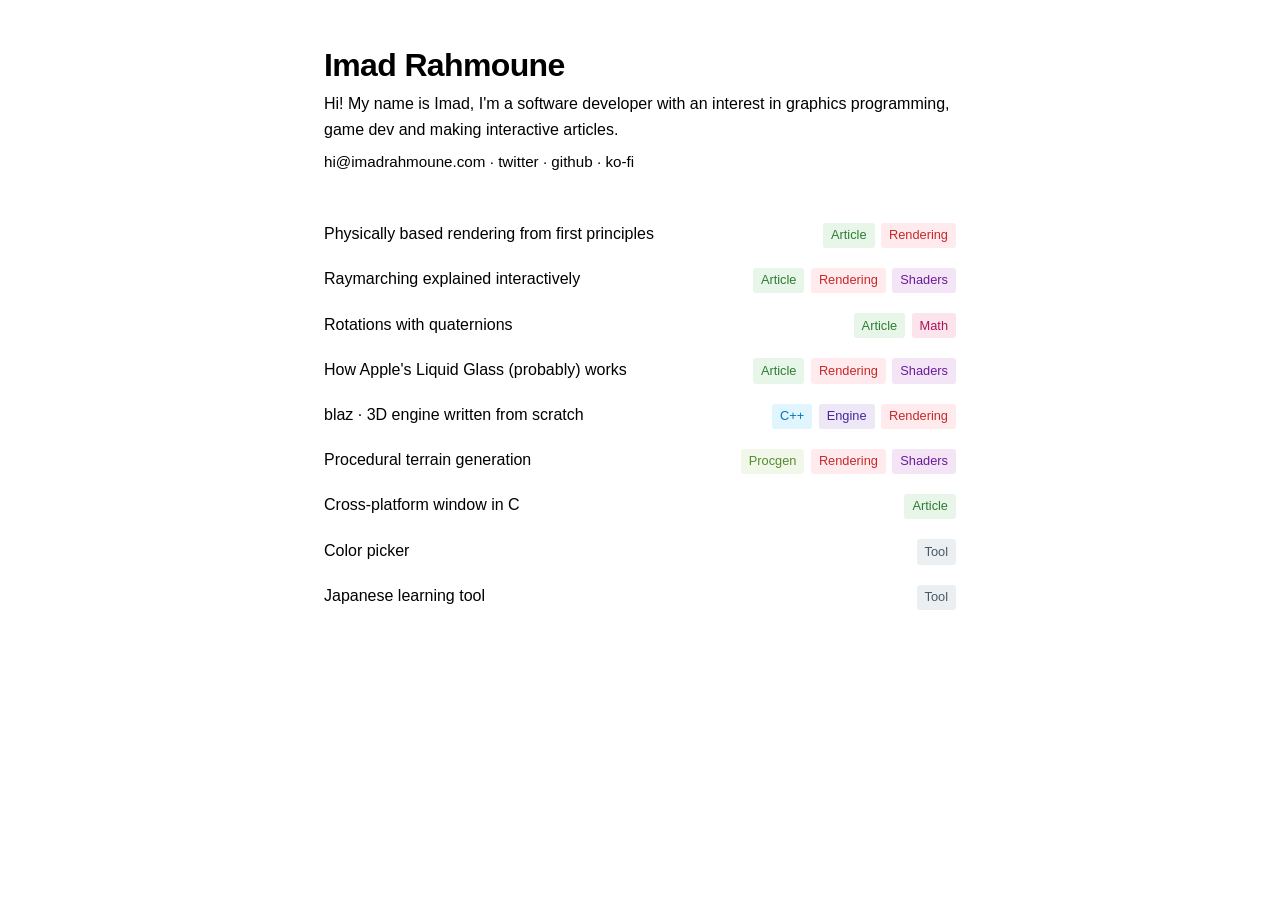
==== index.html @ a754bb0c "." ====
<!DOCTYPE html>
<html lang="en">

<head>
    <meta charset="utf-8">
    <link rel="icon" type="image/x-icon" href="/favicon.ico">
    <meta name="viewport" content="width=device-width, initial-scale=1">
    <link rel="alternate" type="application/rss+xml" title="RSS" href="/rss.xml">

    <title>Imad Rahmoune | Graphics Programmer</title>

    <meta name="description" content="Software developer with an interest in graphics programming, game dev and making interactive articles.">
    <meta name="author" content="Imad Rahmoune">
    <meta name="robots" content="index, follow">
    <link rel="canonical" href="https://imadrahmoune.com/">

    <meta property="og:type" content="website">
    <meta property="og:url" content="https://imadrahmoune.com/">
    <meta property="og:title" content="Imad Rahmoune | Graphics Programmer">
    <meta property="og:description" content="Software developer with an interest in graphics programming, game dev and making interactive articles.">
    <meta property="og:site_name" content="Imad Rahmoune">
    <meta property="og:image" content="https://imadrahmoune.com/og-image.png">

    <meta name="twitter:card" content="summary_large_image">
    <meta name="twitter:url" content="https://imadrahmoune.com/">
    <meta name="twitter:title" content="Imad Rahmoune | Graphics Programmer">
    <meta name="twitter:description" content="Software developer with an interest in graphics programming, game dev and making interactive articles.">
    <meta name="twitter:image" content="https://imadrahmoune.com/og-image.png">

    <script type="application/ld+json">
    {
      "@context": "https://schema.org",
      "@type": "Person",
      "name": "Imad Rahmoune",
      "url": "https://imadrahmoune.com/",
      "jobTitle": "Graphics Programmer",
      "description": "Software developer with an interest in graphics programming, game dev and making interactive articles."
    }
    </script>

    <meta name="robots" content="index, follow">

    <link rel="stylesheet" href="/css/style.css">
    <style>
        * {
            margin: 0;
            padding: 0;
            box-sizing: border-box;
        }

        body {
            font-family: 'Inter', -apple-system, BlinkMacSystemFont, 'Segoe UI', sans-serif;
            background: var(--color-bg-1);
            color: var(--color-fg-1);
            line-height: 1.6;
            padding: 2.5rem 1.5rem;
            max-width: 680px;
            margin: 0 auto;
        }

        header {
            margin-bottom: 2.5rem;
        }
        nav{
            display: flex;
            align-items: center;
            justify-content: space-between;
        }
        nav #title {
            font-size: 2rem;
            font-weight: 700;
            letter-spacing: -0.02em;
        }

        .bio {
            margin-bottom: 0.5rem;
            color: var(--color-fg-1);
        }

        .contact {
            color: var(--color-muted);
            font-size: 0.95rem;
        }

        a {
            color: var(--color-href);
            text-decoration: none;
        }

        a:hover {
            text-decoration: underline;
        }

        .projects {
            margin-top: 2rem;
        }

        .project {
            margin-bottom: 0.35rem;
            display: flex;
            gap: 0.75rem;
            padding: 0.4rem 0;
        }

        .project-link {
            flex: 1;
            display: flex;
            gap: 0.75rem;
            align-items: baseline;
        }

        .project-title {
            color: var(--color-fg-1);
            flex: 1;
        }

        .project-title:hover {
            color: var(--color-href);
        }

        .tags {
            display: flex;
            gap: 0.4rem;
            flex-wrap: wrap;
            align-items: baseline;
        }

        .tag {
            font-size: 0.8rem;
            padding: 0.15rem 0.5rem;
            border-radius: 3px;
            font-weight: 500;
            white-space: nowrap;
        }

        .tag-rendering {
            background: #ffebee;
            color: #c62828;
        }

        .tag-graphics {
            background: #e3f2fd;
            color: #1565c0;
        }

        .tag-shaders {
            background: #f3e5f5;
            color: #6a1b9a;
        }

        .tag-article {
            background: #e8f5e9;
            color: #2e7d32;
        }

        .tag-interactive {
            background: #fff3e0;
            color: #e65100;
        }

        .tag-math {
            background: #fce4ec;
            color: #ad1457;
        }

        .tag-c {
            background: #e0f2f1;
            color: #00695c;
        }

        .tag-cpp {
            background: #e1f5fe;
            color: #0277bd;
        }

        .tag-engine {
            background: #ede7f6;
            color: #4527a0;
        }

        .tag-procgen {
            background: #f1f8e9;
            color: #558b2f;
        }

        .tag-platform {
            background: #fbe9e7;
            color: #d84315;
        }

        .tag-tool {
            background: #eceff1;
            color: #455a64;
        }

        [data-theme="dark"] .tag-rendering {
            background: #5c1c1c;
            color: #ffbcbc;
        }

        [data-theme="dark"] .tag-graphics {
            background: #1a2f4c;
            color: #90caf9;
        }

        [data-theme="dark"] .tag-shaders {
            background: #3d1d4c;
            color: #d1b3e0;
        }

        [data-theme="dark"] .tag-article {
            background: #1f3d1f;
            color: #a5d6a7;
        }

        [data-theme="dark"] .tag-interactive {
            background: #4a2b00;
            color: #ffcc80;
        }

        [data-theme="dark"] .tag-math {
            background: #4a1c3d;
            color: #f48fb1;
        }

        [data-theme="dark"] .tag-c {
            background: #1b3a38;
            color: #80cbc4;
        }

        [data-theme="dark"] .tag-cpp {
            background: #1a3340;
            color: #81d4fa;
        }

        [data-theme="dark"] .tag-engine {
            background: #352f4a;
            color: #b39ddb;
        }

        [data-theme="dark"] .tag-procgen {
            background: #39452b;
            color: #aed581;
        }

        [data-theme="dark"] .tag-platform {
            background: #4a2118;
            color: #ff8a65;
        }

        [data-theme="dark"] .tag-tool {
            background: #2c3033;
            color: #b0bec5;
        }

        @media (max-width: 640px) {
            body {
                padding: 2rem 1rem;
            }

            .project-link {
                flex-direction: column;
                gap: 0.3rem;
            }

            .tags {
                margin-left: 0;
            }
        }

        a {
            text-decoration: none !important;
        }

        a:not(.a-no-icon)[href^="http://"]:after,
        a:not(.a-no-icon)[href^="https://"]:after {
            display: none;
        }

        canvas {
            position: absolute;
            top: 0;
            left: 0;
            z-index: -1;
        }

        [data-theme="dark"] canvas{
            filter: invert(1);
        }
    </style>
</head>

<body>

    <canvas id="main-canvas"></canvas>

    <header>
        <nav>
            <h1><a id="title" href="/">Imad Rahmoune</a></h1>
            <span id="navbar-right">
            </span>
        </nav>

        <p class="bio">
            Hi! My name is Imad, I'm a software developer with an interest in graphics programming, game dev and making
            interactive articles.
        </p>
        <p class="contact">
            <a href="mailto:hi@imadrahmoune.com">hi@imadrahmoune.com</a> ·
            <a href="https://x.com/imadr_">twitter</a> ·
            <a href="https://github.com/imadr">github</a> ·
            <a href="https://ko-fi.com/imadrahmoune">ko-fi</a>
        </p>
    </header>

    <div class="projects">
        <div class="project">
            <a href="pbr/" class="project-link">
                <span class="project-title">Physically based rendering from first principles</span>
                <div class="tags">
                    <span class="tag tag-article">Article</span>
                    <span class="tag tag-rendering">Rendering</span>
                </div>
            </a>
        </div>

        <div class="project">
            <a href="raymarching-explained-interactively/" class="project-link">
                <span class="project-title">Raymarching explained interactively</span>
                <div class="tags">
                    <span class="tag tag-article">Article</span>
                    <span class="tag tag-rendering">Rendering</span>
                    <span class="tag tag-shaders">Shaders</span>
                </div>
            </a>
        </div>

        <div class="project">
            <a href="rotations-with-quaternions/" class="project-link">
                <span class="project-title">Rotations with quaternions</span>
                <div class="tags">
                    <span class="tag tag-article">Article</span>
                    <span class="tag tag-math">Math</span>
                </div>
            </a>
        </div>

        <div class="project">
            <a href="liquid-glass/" class="project-link">
                <span class="project-title">How Apple's Liquid Glass (probably) works</span>
                <div class="tags">
                    <span class="tag tag-article">Article</span>
                    <span class="tag tag-rendering">Rendering</span>
                    <span class="tag tag-shaders">Shaders</span>
                </div>
            </a>
        </div>

        <div class="project">
            <a href="https://github.com/imadr/blaz" class="project-link">
                <span class="project-title">blaz · 3D engine written from scratch</span>
                <div class="tags">
                    <span class="tag tag-cpp">C++</span>
                    <span class="tag tag-engine">Engine</span>
                    <span class="tag tag-rendering">Rendering</span>
                </div>
            </a>
        </div>

        <div class="project">
            <a href="terrain-generation/" class="project-link">
                <span class="project-title">Procedural terrain generation</span>
                <div class="tags">
                    <span class="tag tag-procgen">Procgen</span>
                    <span class="tag tag-rendering">Rendering</span>
                    <span class="tag tag-shaders">Shaders</span>
                </div>
            </a>
        </div>

        <div class="project">
            <a href="cross-platform-window-in-c/" class="project-link">
                <span class="project-title">Cross-platform window in C</span>
                <div class="tags">
                    <span class="tag tag-article">Article</span>
                </div>
            </a>
        </div>

        <div class="project">
            <a href="color-picker/" class="project-link">
                <span class="project-title">Color picker</span>
                <div class="tags">
                    <span class="tag tag-tool">Tool</span>
                </div>
            </a>
        </div>

        <div class="project">
            <a href="japanese-learning/" class="project-link">
                <span class="project-title">Japanese learning tool</span>
                <div class="tags">
                    <span class="tag tag-tool">Tool</span>
                </div>
            </a>
        </div>
    </div>

    <script src="js/light.js"></script>
    <script src="js/math.js"></script>
    <script src="js/main.js"></script>
</body>

</html>
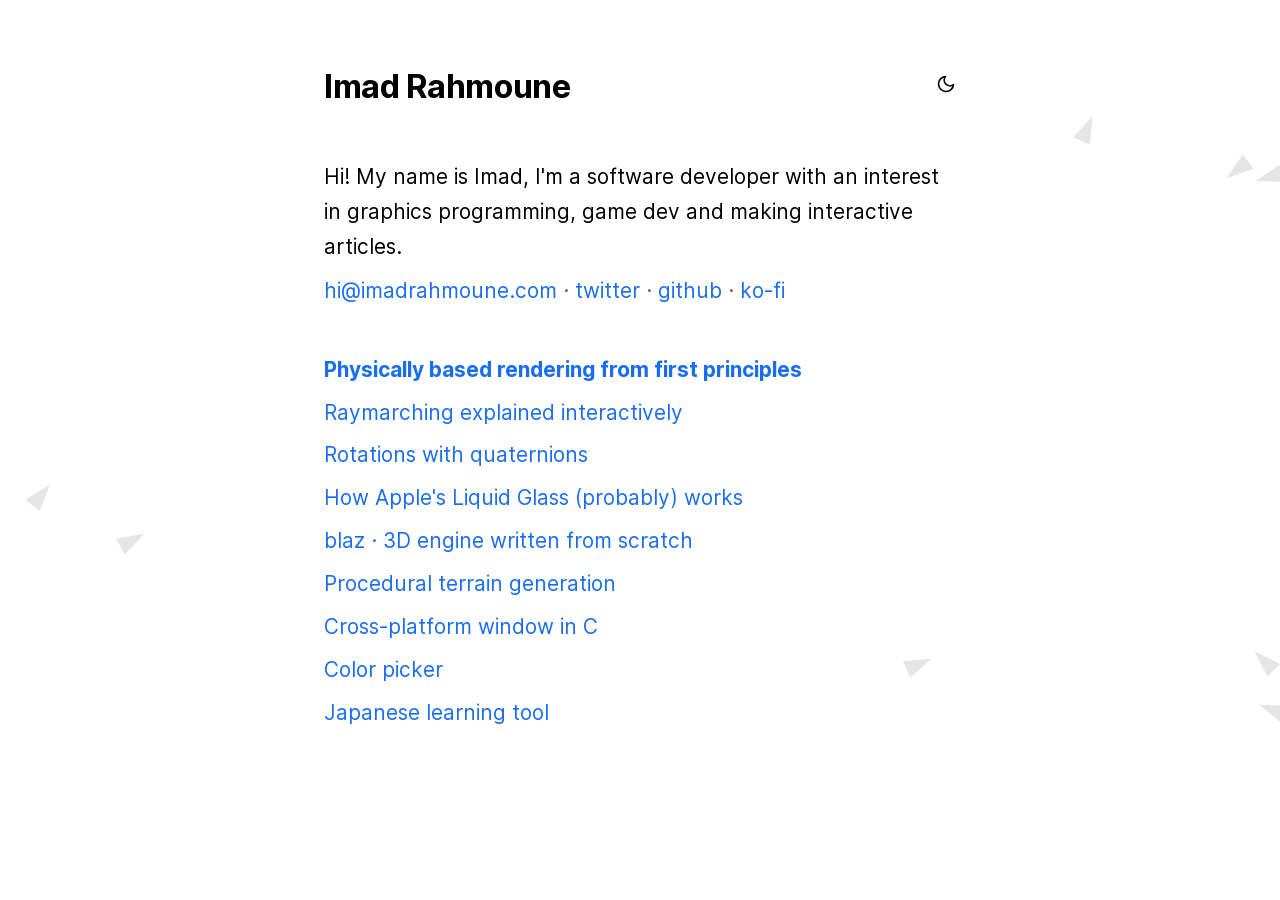
==== commit 360aecc5: "." ====
--- a/index.html
+++ b/index.html
@@ -56,10 +56,10 @@
             padding: 2.5rem 1.5rem;
             max-width: 680px;
             margin: 0 auto;
+            font-size: 1.3rem;
         }
-
         header {
-            margin-bottom: 2.5rem;
+            margin-bottom: 2.8rem;
         }
         nav{
             display: flex;
@@ -69,7 +69,7 @@
         nav #title {
             font-size: 2rem;
             font-weight: 700;
-            letter-spacing: -0.02em;
+            letter-spacing: -0.02rem;
         }
 
         .bio {
@@ -79,7 +79,6 @@
 
         .contact {
             color: var(--color-muted);
-            font-size: 0.95rem;
         }
 
         a {
@@ -91,186 +90,22 @@
             text-decoration: underline;
         }
 
-        .projects {
-            margin-top: 2rem;
+        ul {
+            list-style: none;
+            padding: 0;
         }
 
-        .project {
-            margin-bottom: 0.35rem;
-            display: flex;
-            gap: 0.75rem;
-            padding: 0.4rem 0;
-        }
-
-        .project-link {
-            flex: 1;
-            display: flex;
-            gap: 0.75rem;
-            align-items: baseline;
-        }
-
-        .project-title {
-            color: var(--color-fg-1);
-            flex: 1;
-        }
-
-        .project-title:hover {
-            color: var(--color-href);
-        }
-
-        .tags {
-            display: flex;
-            gap: 0.4rem;
-            flex-wrap: wrap;
-            align-items: baseline;
-        }
-
-        .tag {
-            font-size: 0.8rem;
-            padding: 0.15rem 0.5rem;
-            border-radius: 3px;
-            font-weight: 500;
-            white-space: nowrap;
-        }
-
-        .tag-rendering {
-            background: #ffebee;
-            color: #c62828;
-        }
-
-        .tag-graphics {
-            background: #e3f2fd;
-            color: #1565c0;
-        }
-
-        .tag-shaders {
-            background: #f3e5f5;
-            color: #6a1b9a;
-        }
-
-        .tag-article {
-            background: #e8f5e9;
-            color: #2e7d32;
-        }
-
-        .tag-interactive {
-            background: #fff3e0;
-            color: #e65100;
-        }
-
-        .tag-math {
-            background: #fce4ec;
-            color: #ad1457;
-        }
-
-        .tag-c {
-            background: #e0f2f1;
-            color: #00695c;
-        }
-
-        .tag-cpp {
-            background: #e1f5fe;
-            color: #0277bd;
-        }
-
-        .tag-engine {
-            background: #ede7f6;
-            color: #4527a0;
-        }
-
-        .tag-procgen {
-            background: #f1f8e9;
-            color: #558b2f;
-        }
-
-        .tag-platform {
-            background: #fbe9e7;
-            color: #d84315;
-        }
-
-        .tag-tool {
-            background: #eceff1;
-            color: #455a64;
-        }
-
-        [data-theme="dark"] .tag-rendering {
-            background: #5c1c1c;
-            color: #ffbcbc;
-        }
-
-        [data-theme="dark"] .tag-graphics {
-            background: #1a2f4c;
-            color: #90caf9;
-        }
-
-        [data-theme="dark"] .tag-shaders {
-            background: #3d1d4c;
-            color: #d1b3e0;
-        }
-
-        [data-theme="dark"] .tag-article {
-            background: #1f3d1f;
-            color: #a5d6a7;
-        }
-
-        [data-theme="dark"] .tag-interactive {
-            background: #4a2b00;
-            color: #ffcc80;
-        }
-
-        [data-theme="dark"] .tag-math {
-            background: #4a1c3d;
-            color: #f48fb1;
-        }
-
-        [data-theme="dark"] .tag-c {
-            background: #1b3a38;
-            color: #80cbc4;
-        }
-
-        [data-theme="dark"] .tag-cpp {
-            background: #1a3340;
-            color: #81d4fa;
-        }
-
-        [data-theme="dark"] .tag-engine {
-            background: #352f4a;
-            color: #b39ddb;
-        }
-
-        [data-theme="dark"] .tag-procgen {
-            background: #39452b;
-            color: #aed581;
-        }
-
-        [data-theme="dark"] .tag-platform {
-            background: #4a2118;
-            color: #ff8a65;
-        }
-
-        [data-theme="dark"] .tag-tool {
-            background: #2c3033;
-            color: #b0bec5;
+        li {
+            margin-bottom: 0.6rem;
         }
 
         @media (max-width: 640px) {
             body {
                 padding: 2rem 1rem;
             }
-
-            .project-link {
-                flex-direction: column;
-                gap: 0.3rem;
-            }
-
-            .tags {
-                margin-left: 0;
-            }
         }
 
-        a {
-            text-decoration: none !important;
-        }
+    
 
         a:not(.a-no-icon)[href^="http://"]:after,
         a:not(.a-no-icon)[href^="https://"]:after {
@@ -278,9 +113,8 @@
         }
 
         canvas {
-            position: absolute;
-            top: 0;
-            left: 0;
+            position: fixed;
+            inset: 0;
             z-index: -1;
         }
 
@@ -313,102 +147,21 @@
         </p>
     </header>
 
-    <div class="projects">
-        <div class="project">
-            <a href="pbr/" class="project-link">
-                <span class="project-title">Physically based rendering from first principles</span>
-                <div class="tags">
-                    <span class="tag tag-article">Article</span>
-                    <span class="tag tag-rendering">Rendering</span>
-                </div>
-            </a>
-        </div>
-
-        <div class="project">
-            <a href="raymarching-explained-interactively/" class="project-link">
-                <span class="project-title">Raymarching explained interactively</span>
-                <div class="tags">
-                    <span class="tag tag-article">Article</span>
-                    <span class="tag tag-rendering">Rendering</span>
-                    <span class="tag tag-shaders">Shaders</span>
-                </div>
-            </a>
-        </div>
-
-        <div class="project">
-            <a href="rotations-with-quaternions/" class="project-link">
-                <span class="project-title">Rotations with quaternions</span>
-                <div class="tags">
-                    <span class="tag tag-article">Article</span>
-                    <span class="tag tag-math">Math</span>
-                </div>
-            </a>
-        </div>
-
-        <div class="project">
-            <a href="liquid-glass/" class="project-link">
-                <span class="project-title">How Apple's Liquid Glass (probably) works</span>
-                <div class="tags">
-                    <span class="tag tag-article">Article</span>
-                    <span class="tag tag-rendering">Rendering</span>
-                    <span class="tag tag-shaders">Shaders</span>
-                </div>
-            </a>
-        </div>
-
-        <div class="project">
-            <a href="https://github.com/imadr/blaz" class="project-link">
-                <span class="project-title">blaz · 3D engine written from scratch</span>
-                <div class="tags">
-                    <span class="tag tag-cpp">C++</span>
-                    <span class="tag tag-engine">Engine</span>
-                    <span class="tag tag-rendering">Rendering</span>
-                </div>
-            </a>
-        </div>
-
-        <div class="project">
-            <a href="terrain-generation/" class="project-link">
-                <span class="project-title">Procedural terrain generation</span>
-                <div class="tags">
-                    <span class="tag tag-procgen">Procgen</span>
-                    <span class="tag tag-rendering">Rendering</span>
-                    <span class="tag tag-shaders">Shaders</span>
-                </div>
-            </a>
-        </div>
-
-        <div class="project">
-            <a href="cross-platform-window-in-c/" class="project-link">
-                <span class="project-title">Cross-platform window in C</span>
-                <div class="tags">
-                    <span class="tag tag-article">Article</span>
-                </div>
-            </a>
-        </div>
-
-        <div class="project">
-            <a href="color-picker/" class="project-link">
-                <span class="project-title">Color picker</span>
-                <div class="tags">
-                    <span class="tag tag-tool">Tool</span>
-                </div>
-            </a>
-        </div>
-
-        <div class="project">
-            <a href="japanese-learning/" class="project-link">
-                <span class="project-title">Japanese learning tool</span>
-                <div class="tags">
-                    <span class="tag tag-tool">Tool</span>
-                </div>
-            </a>
-        </div>
-    </div>
+    <ul>
+        <li style="font-weight: bold;"><a href="pbr/">Physically based rendering from first principles</a></li>
+        <li><a href="raymarching-explained-interactively/">Raymarching explained interactively</a></li>
+        <li><a href="rotations-with-quaternions/">Rotations with quaternions</a></li>
+        <li><a href="liquid-glass/">How Apple's Liquid Glass (probably) works</a></li>
+        <li><a href="https://github.com/imadr/blaz">blaz · 3D engine written from scratch</a></li>
+        <li><a href="terrain-generation/">Procedural terrain generation</a></li>
+        <li><a href="cross-platform-window-in-c/">Cross-platform window in C</a></li>
+        <li><a href="color-picker/">Color picker</a></li>
+        <li><a href="japanese-learning/">Japanese learning tool</a></li>
+    </ul>
 
     <script src="js/light.js"></script>
     <script src="js/math.js"></script>
     <script src="js/main.js"></script>
 </body>
 
-</html>+</html>
--- a/css/style.css
+++ b/css/style.css
@@ -0,0 +1,144 @@
+@font-face{
+    font-family: "Inter";
+    font-style:  normal;
+    font-weight: 400;
+    font-display: swap;
+    src: url("Inter-Regular.woff2?v=3.19") format("woff2"),
+         url("Inter-Regular.woff?v=3.19") format("woff");
+}
+@font-face {
+    font-family: "Inter";
+    font-style:  normal;
+    font-weight: 700;
+    font-display: swap;
+    src: url("Inter-Bold.woff2?v=3.19") format("woff2"),
+         url("Inter-Bold.woff?v=3.19") format("woff");
+}
+*{
+    box-sizing: border-box;
+}
+table, td, th{
+    border: 1px solid black;
+}
+a{
+    color: rgb(24, 112, 240);
+}
+h2 > a{
+    text-decoration: none;
+    color: initial;
+    background-color: initial;
+}
+@font-face{
+    font-family: "icon";
+    src: url("icon.woff2") format("woff2");
+}
+a:not(.a-no-icon)[href^="http://"]:after, a:not(.a-no-icon)[href^="https://"]:after{
+    font-family: "icon";
+    margin-left: 0px;
+    content: " \f08e";
+    font-size: 14px;
+}
+@font-face{
+    font-family: "mono";
+    src: url("IBMPlexMono-Regular-Latin1.woff2") format("woff2");
+    font-display: swap;
+}
+pre{
+    font-family: "mono", monospace;
+    border-radius: 5px;
+    padding: 0.7em !important;
+    margin-bottom: 0px;
+    background-color: #f3f3f3;
+    color: black;
+    word-wrap: break-word;
+    white-space: pre-wrap;
+}
+.code-description{
+    text-align: right;
+    margin-bottom: 20px;
+}
+body{
+    font-family: "Inter", sans-serif;
+    font-weight: normal;
+    margin-right: auto;
+    margin-left: auto;
+    margin-top: 1rem;
+    max-width: 55rem;
+    padding: 1rem;
+    color: black;
+    background-color: white;
+}
+h3, h2{
+    font-weight: normal;
+}
+h1{
+    font-weight: bold;
+    font-size: 2em;
+}
+h2{
+    margin-bottom: 1em;
+    margin-top: 1em;
+    font-size: 1.5em;
+    border-bottom: 2px solid black;
+}
+p{
+    line-height: 1.7;
+}
+.muted{
+    font-size: 15px;
+}
+hr{
+    margin-top: 2em;
+    margin-bottom: 2em;
+}
+input{
+    font-family: sans-serif;
+}
+.math-block{
+    text-align: center;
+    margin-top: 1em;
+}
+nav{
+    margin-top: 0.5em;
+    margin-bottom: 2em;
+}
+nav a{
+    text-decoration: none;
+    color: initial;
+    font-weight: bold;
+    margin-right: 0.6em;
+    margin-left: 0.6em;
+}
+nav a:first-child{
+    margin-left: 0em;
+}
+nav a:last-child{
+    margin-right: 0em;
+}
+nav button{
+    cursor: pointer;
+    display: inline-block;
+    vertical-align: middle;
+}
+svg{
+    stroke: black;
+}
+#light{
+    padding: 0;
+    width: 1.5em;
+    background-color: transparent;
+    border: none;
+    outline: none;
+}
+input{
+    color: black;
+    border-color: black;
+    background-color: white;
+    border: 1px solid;
+    border-radius: 3px;
+}
+.article-date{
+    font-size: small;
+    color: grey;
+    margin-top: -20px;
+}
